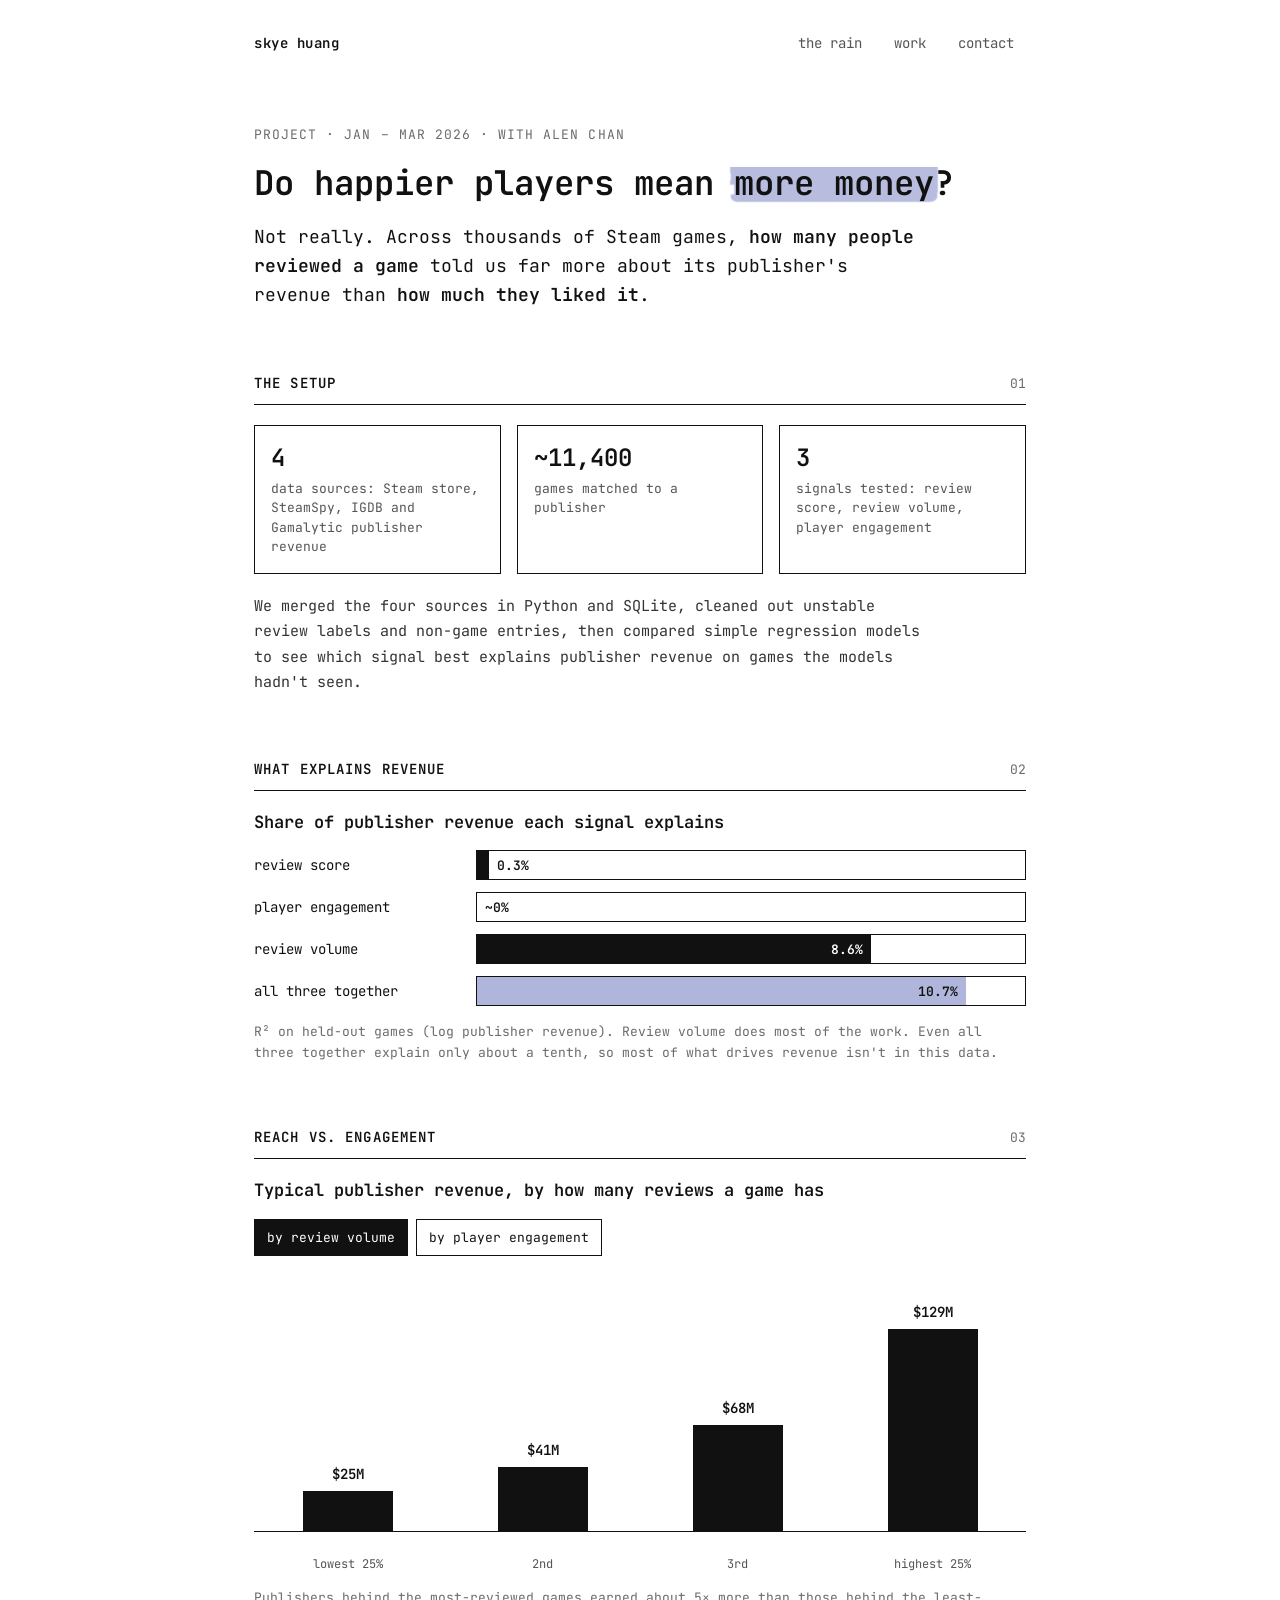
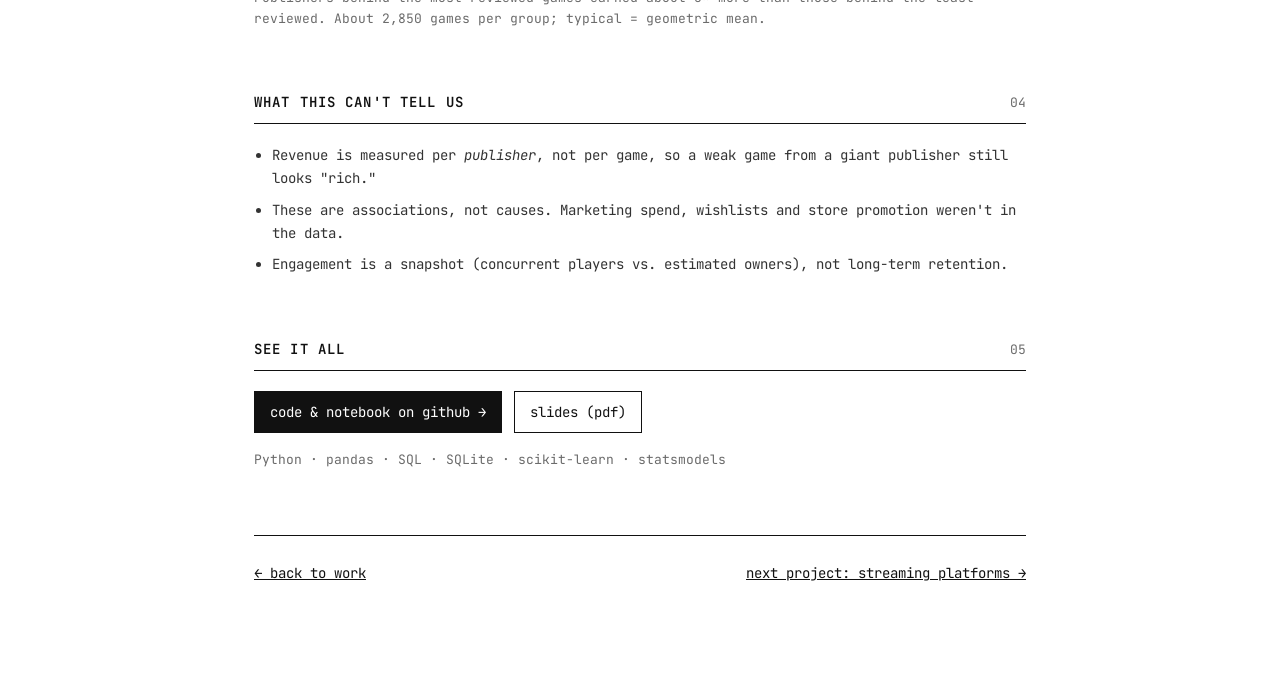
==== steam.html @ 9de23276 "Draft: project pages for Steam and streaming, card bridge lines, work page links Not yet published t" ====
<!doctype html>
<html lang="en">
<head>
<meta charset="utf-8">
<meta name="viewport" content="width=device-width, initial-scale=1">
<title>What makes a Steam game earn? · Skye Huang</title>
<meta name="description" content="Do happier players mean more revenue? A Python and SQL analysis of Steam, SteamSpy, IGDB and publisher revenue data.">
<link rel="icon" href="data:image/svg+xml,%3Csvg xmlns='http://www.w3.org/2000/svg' viewBox='0 0 32 32'%3E%3Crect width='32' height='32' fill='%23111'/%3E%3Ctext x='16' y='22' font-family='monospace' font-size='18' fill='%23fff' text-anchor='middle'%3E0.%3C/text%3E%3C/svg%3E">
<link rel="preconnect" href="https://fonts.googleapis.com">
<link rel="preconnect" href="https://fonts.gstatic.com" crossorigin>
<link href="https://fonts.googleapis.com/css2?family=JetBrains+Mono:wght@400;600&display=swap" rel="stylesheet">
<link rel="stylesheet" href="css/style.css">
<link rel="stylesheet" href="css/project.css">
</head>
<body>
<div class="page">

  <header class="top">
    <a class="name" href="index.html">skye huang</a>
    <nav>
      <a href="index.html">the rain</a>
      <a href="work.html">work</a>
      <a href="work.html#contact">contact</a>
    </nav>
  </header>

  <section class="intro">
    <p class="kicker">project · Jan – Mar 2026 · with Alen Chan</p>
    <h1>Do happier players mean <span class="hl"><span>more money</span></span>?</h1>
    <p class="answer">Not really. Across thousands of Steam games, <strong>how many people reviewed a game</strong> told us far more about its publisher's revenue than <strong>how much they liked it</strong>.</p>
  </section>

  <section>
    <div class="sec-head"><h2>the setup</h2><span>01</span></div>
    <div class="facts">
      <div class="fact"><b>4</b><span>data sources: Steam store, SteamSpy, IGDB and Gamalytic publisher revenue</span></div>
      <div class="fact"><b>~11,400</b><span>games matched to a publisher</span></div>
      <div class="fact"><b>3</b><span>signals tested: review score, review volume, player engagement</span></div>
    </div>
    <p class="prose" style="margin-top:20px">We merged the four sources in Python and SQLite, cleaned out unstable review labels and non-game entries, then compared simple regression models to see which signal best explains publisher revenue on games the models hadn't seen.</p>
  </section>

  <section>
    <div class="sec-head"><h2>what explains revenue</h2><span>02</span></div>
    <figure class="chart">
      <h3>Share of publisher revenue each signal explains</h3>
      <div class="bars" id="r2bars">
        <div class="bar-row"><span>review score</span><div class="bar-track"><div class="bar-fill" data-w="2.2"></div><span class="bar-val" data-left="2.2">0.3%</span></div></div>
        <div class="bar-row"><span>player engagement</span><div class="bar-track"><div class="bar-fill" data-w="0"></div><span class="bar-val" data-left="0">~0%</span></div></div>
        <div class="bar-row"><span>review volume</span><div class="bar-track"><div class="bar-fill" data-w="71.9"></div><span class="bar-val" data-left="71.9">8.6%</span></div></div>
        <div class="bar-row"><span>all three together</span><div class="bar-track"><div class="bar-fill soft" data-w="89.2"></div><span class="bar-val" data-left="89.2">10.7%</span></div></div>
      </div>
      <figcaption>R² on held-out games (log publisher revenue). Review volume does most of the work. Even all three together explain only about a tenth, so most of what drives revenue isn't in this data.</figcaption>
    </figure>
  </section>

  <section>
    <div class="sec-head"><h2>reach vs. engagement</h2><span>03</span></div>
    <figure class="chart">
      <h3 id="colTitle">Typical publisher revenue, by how many reviews a game has</h3>
      <div class="toggle" role="group" aria-label="Group games by">
        <button type="button" aria-pressed="true" data-set="volume">by review volume</button>
        <button type="button" aria-pressed="false" data-set="engagement">by player engagement</button>
      </div>
      <div class="cols" id="cols">
        <div class="col"><span class="v"></span><div class="b"></div></div>
        <div class="col"><span class="v"></span><div class="b"></div></div>
        <div class="col"><span class="v"></span><div class="b"></div></div>
        <div class="col"><span class="v"></span><div class="b"></div></div>
      </div>
      <div class="col-labels"><span>lowest 25%</span><span>2nd</span><span>3rd</span><span>highest 25%</span></div>
      <figcaption id="colNote"></figcaption>
    </figure>
  </section>

  <section>
    <div class="sec-head"><h2>what this can't tell us</h2><span>04</span></div>
    <ul class="limits">
      <li>Revenue is measured per <em>publisher</em>, not per game, so a weak game from a giant publisher still looks "rich."</li>
      <li>These are associations, not causes. Marketing spend, wishlists and store promotion weren't in the data.</li>
      <li>Engagement is a snapshot (concurrent players vs. estimated owners), not long-term retention.</li>
    </ul>
  </section>

  <section>
    <div class="sec-head"><h2>see it all</h2><span>05</span></div>
    <div class="links">
      <a class="btn dark" href="https://github.com/Seodaaa/steam-game-revenue-analysis" target="_blank" rel="noopener">code &amp; notebook on github →</a>
      <a class="btn" href="https://github.com/Seodaaa/steam-game-revenue-analysis/blob/main/Data%20Final%20Presentation%20-%20Skye%20and%20Alen.pdf" target="_blank" rel="noopener">slides (pdf)</a>
    </div>
    <p class="prose" style="margin-top:16px;font-size:13px;color:var(--soft)">Python · pandas · SQL · SQLite · scikit-learn · statsmodels</p>
  </section>

  <nav class="next">
    <a href="work.html">← back to work</a>
    <a href="streaming.html">next project: streaming platforms →</a>
  </nav>

</div>
<script>
(function () {
  // R² bars grow in on load
  var bars = document.querySelectorAll('#r2bars .bar-row');
  requestAnimationFrame(function () {
    bars.forEach(function (row) {
      var f = row.querySelector('.bar-fill'), v = row.querySelector('.bar-val');
      f.style.width = f.dataset.w + '%';
      if (+v.dataset.left > 60) {
        v.style.left = 'calc(' + v.dataset.left + '% - 8px)';
        v.style.transform = 'translate(-100%, -50%)';
        if (!f.classList.contains('soft')) v.style.color = '#fff';
      } else {
        v.style.left = 'calc(' + v.dataset.left + '% + 8px)';
      }
    });
  });

  // typical (geometric-mean) publisher revenue by quartile, in $ millions, from the notebook
  var DATA = {
    volume: { vals: [25.4, 40.5, 67.5, 128.6],
      title: 'Typical publisher revenue, by how many reviews a game has',
      note: 'Publishers behind the most-reviewed games earned about 5× more than those behind the least-reviewed. About 2,850 games per group; typical = geometric mean.' },
    engagement: { vals: [67.4, 70.2, 77.7, 91.0],
      title: 'Typical publisher revenue, by how engaged a game’s players are',
      note: 'Sorting by engagement instead barely moves the needle: about 1.35× from bottom to top. (Uses the ~6,900 games with engagement data.)' }
  };
  var MAX = 140;
  var cols = document.querySelectorAll('#cols .col');
  function show(key) {
    var d = DATA[key];
    cols.forEach(function (c, i) {
      c.querySelector('.b').style.height = (d.vals[i] / MAX * 100 * 0.85) + '%';
      c.querySelector('.v').textContent = '$' + Math.round(d.vals[i]) + 'M';
    });
    document.getElementById('colTitle').textContent = d.title;
    document.getElementById('colNote').textContent = d.note;
    document.querySelectorAll('.toggle button').forEach(function (b) {
      b.setAttribute('aria-pressed', b.dataset.set === key ? 'true' : 'false');
    });
  }
  document.querySelectorAll('.toggle button').forEach(function (b) {
    b.addEventListener('click', function () { show(b.dataset.set); });
  });
  show('volume');
})();
</script>
</body>
</html>
---- css/style.css ----
:root {
  --ink: #111111;
  --muted: #555555;
  --soft: #6b6b6b;
  --line: #e2e2e2;
  --noise: #c9c9c9;
  --paper: #ffffff;
}

* { box-sizing: border-box; }

html, body {
  margin: 0;
  background: var(--paper);
  color: var(--ink);
  font-family: "JetBrains Mono", ui-monospace, SFMono-Regular, Menlo, monospace;
}

a { color: var(--ink); }
a:hover { color: var(--muted); }

button { font-family: inherit; }

:focus-visible { outline: 2px solid var(--ink); outline-offset: 3px; }

/* her lavender highlighter, scanned from her notes */
.hl { position: relative; display: inline-block; }
.hl::before {
  content: "";
  position: absolute;
  left: -5px; right: -5px; top: 14%; bottom: 4%;
  background: url("../assets/highlight.png") center / 100% 100% no-repeat;
  z-index: 0;
}
.hl > span { position: relative; z-index: 1; }

.kicker {
  margin: 0;
  font-size: 13px;
  color: var(--soft);
  text-transform: uppercase;
  letter-spacing: 0.08em;
}

.btn {
  display: inline-block;
  font-size: 14px;
  text-decoration: none;
  color: var(--ink);
  background: var(--paper);
  border: 1px solid var(--ink);
  padding: 11px 15px;
  cursor: pointer;
  transition: transform .15s ease;
}
.btn:hover { transform: translate(-2px, -2px); color: var(--ink); }
.btn.dark { color: #fff; background: var(--ink); }
.btn.dark:hover { color: #fff; }
.btn.quiet { color: var(--muted); }

.arrow { height: 15px; width: auto; vertical-align: -2px; }

@media (prefers-reduced-motion: reduce) {
  *, *::before, *::after { animation: none !important; transition: none !important; }
}
---- css/project.css ----
/* project pages: same quiet system as work.html */
.page { max-width: 820px; margin: 0 auto; padding: 24px 24px 96px; display: flex; flex-direction: column; gap: 64px; }
header.top { display: flex; flex-wrap: wrap; justify-content: space-between; align-items: center; gap: 16px; }
.name { font-size: 14px; font-weight: 600; letter-spacing: 0.04em; text-decoration: none; }
header nav { display: flex; flex-wrap: wrap; gap: 8px; font-size: 14px; }
header nav a { padding: 10px 12px; text-decoration: none; color: var(--muted); }

.intro { display: flex; flex-direction: column; gap: 18px; }
.intro h1 { margin: 0; font-size: 34px; font-weight: 600; line-height: 1.3; }
.answer { margin: 0; font-size: 18px; line-height: 1.6; max-width: 660px; }
.answer strong { font-weight: 600; }

.sec-head { display: flex; justify-content: space-between; align-items: baseline; border-bottom: 1px solid var(--ink); padding-bottom: 12px; margin-bottom: 20px; }
.sec-head h2 { margin: 0; font-size: 14px; font-weight: 600; text-transform: uppercase; letter-spacing: 0.08em; }
.sec-head span { font-size: 13px; color: var(--soft); }

.facts { display: grid; grid-template-columns: repeat(auto-fit, minmax(170px, 1fr)); gap: 16px; }
.fact { border: 1px solid var(--ink); padding: 16px; display: flex; flex-direction: column; gap: 6px; }
.fact b { font-size: 24px; font-weight: 600; }
.fact span { font-size: 13px; color: var(--muted); line-height: 1.5; }

.prose { margin: 0; font-size: 15px; line-height: 1.7; color: #333; max-width: 680px; }

figure.chart { margin: 0; display: flex; flex-direction: column; gap: 16px; }
figure.chart h3 { margin: 0; font-size: 17px; font-weight: 600; line-height: 1.4; }
figure.chart figcaption { font-size: 13px; line-height: 1.6; color: var(--soft); }

/* horizontal bars */
.bars { display: flex; flex-direction: column; gap: 12px; }
.bar-row { display: grid; grid-template-columns: minmax(120px, 210px) 1fr; gap: 12px; align-items: center; font-size: 14px; }
.bar-track { position: relative; height: 30px; border: 1px solid var(--ink); }
.bar-fill { position: absolute; left: 0; top: 0; bottom: 0; background: var(--ink); transition: width .6s cubic-bezier(.2,.8,.2,1); }
.bar-fill.soft { background: #b0b5dc; } /* her highlighter's lavender, as a flat fill */
.bar-val { position: absolute; top: 50%; transform: translateY(-50%); font-size: 13px; font-weight: 600; white-space: nowrap; }

/* vertical bars */
.cols { display: grid; grid-template-columns: repeat(4, minmax(0, 1fr)); gap: 16px; align-items: end; height: 260px; border-bottom: 1px solid var(--ink); padding: 0 4px; }
.col { display: flex; flex-direction: column; justify-content: flex-end; align-items: center; gap: 8px; height: 100%; }
.col .v { font-size: 14px; font-weight: 600; }
.col .b { width: 100%; max-width: 90px; background: var(--ink); transition: height .6s cubic-bezier(.2,.8,.2,1); }
.col-labels { display: grid; grid-template-columns: repeat(4, minmax(0, 1fr)); gap: 16px; padding: 8px 4px 0; font-size: 12px; color: var(--muted); text-align: center; }

.toggle { display: flex; flex-wrap: wrap; gap: 8px; }
.toggle button { font-size: 13px; padding: 9px 12px; border: 1px solid var(--ink); background: var(--paper); color: var(--ink); cursor: pointer; }
.toggle button[aria-pressed="true"] { background: var(--ink); color: #fff; }

/* positioning map */
.map { position: relative; height: 380px; border-left: 1px solid var(--ink); border-bottom: 1px solid var(--ink); margin: 8px 0 28px 28px; }
.map .mid-x, .map .mid-y { position: absolute; border: 0 dashed var(--soft); }
.map .mid-x { top: 0; bottom: 0; border-left-width: 1px; }
.map .mid-y { left: 0; right: 0; border-top-width: 1px; }
.map .quad { position: absolute; font-size: 12px; color: var(--soft); }
.map .axis-x { position: absolute; left: 0; right: 0; bottom: -26px; text-align: center; font-size: 12px; color: var(--muted); }
.map .axis-y { position: absolute; left: -30px; top: 50%; transform: rotate(-90deg) translateX(50%); transform-origin: left top; font-size: 12px; color: var(--muted); white-space: nowrap; }
.dot { position: absolute; transform: translate(-50%, 50%); display: flex; align-items: center; gap: 8px; background: transparent; border: 0; padding: 6px; cursor: pointer; font-size: 13px; font-weight: 600; color: var(--ink); }
.dot i { width: 14px; height: 14px; border-radius: 50%; background: var(--ink); display: inline-block; flex: none; }
.dot.left { flex-direction: row-reverse; }
.dot[aria-pressed="true"] span { background: url("../assets/highlight.png") center / 100% 100% no-repeat; padding: 0 4px; }
.map-note { min-height: 48px; font-size: 14px; line-height: 1.6; border-top: 1px solid var(--line); padding-top: 12px; }

.limits { margin: 0; padding-left: 18px; display: flex; flex-direction: column; gap: 8px; font-size: 14px; line-height: 1.65; color: #333; }

.links { display: flex; flex-wrap: wrap; gap: 12px; }
.next { border-top: 1px solid var(--ink); padding-top: 28px; display: flex; flex-wrap: wrap; justify-content: space-between; gap: 16px; font-size: 14px; }

@media (max-width: 560px) {
  .intro h1 { font-size: 26px; }
  .bar-row { grid-template-columns: 1fr; gap: 6px; }
  .cols { height: 200px; gap: 8px; }
  .col-labels { gap: 8px; }
  .map { height: 300px; }
  .dot { font-size: 12px; }
}
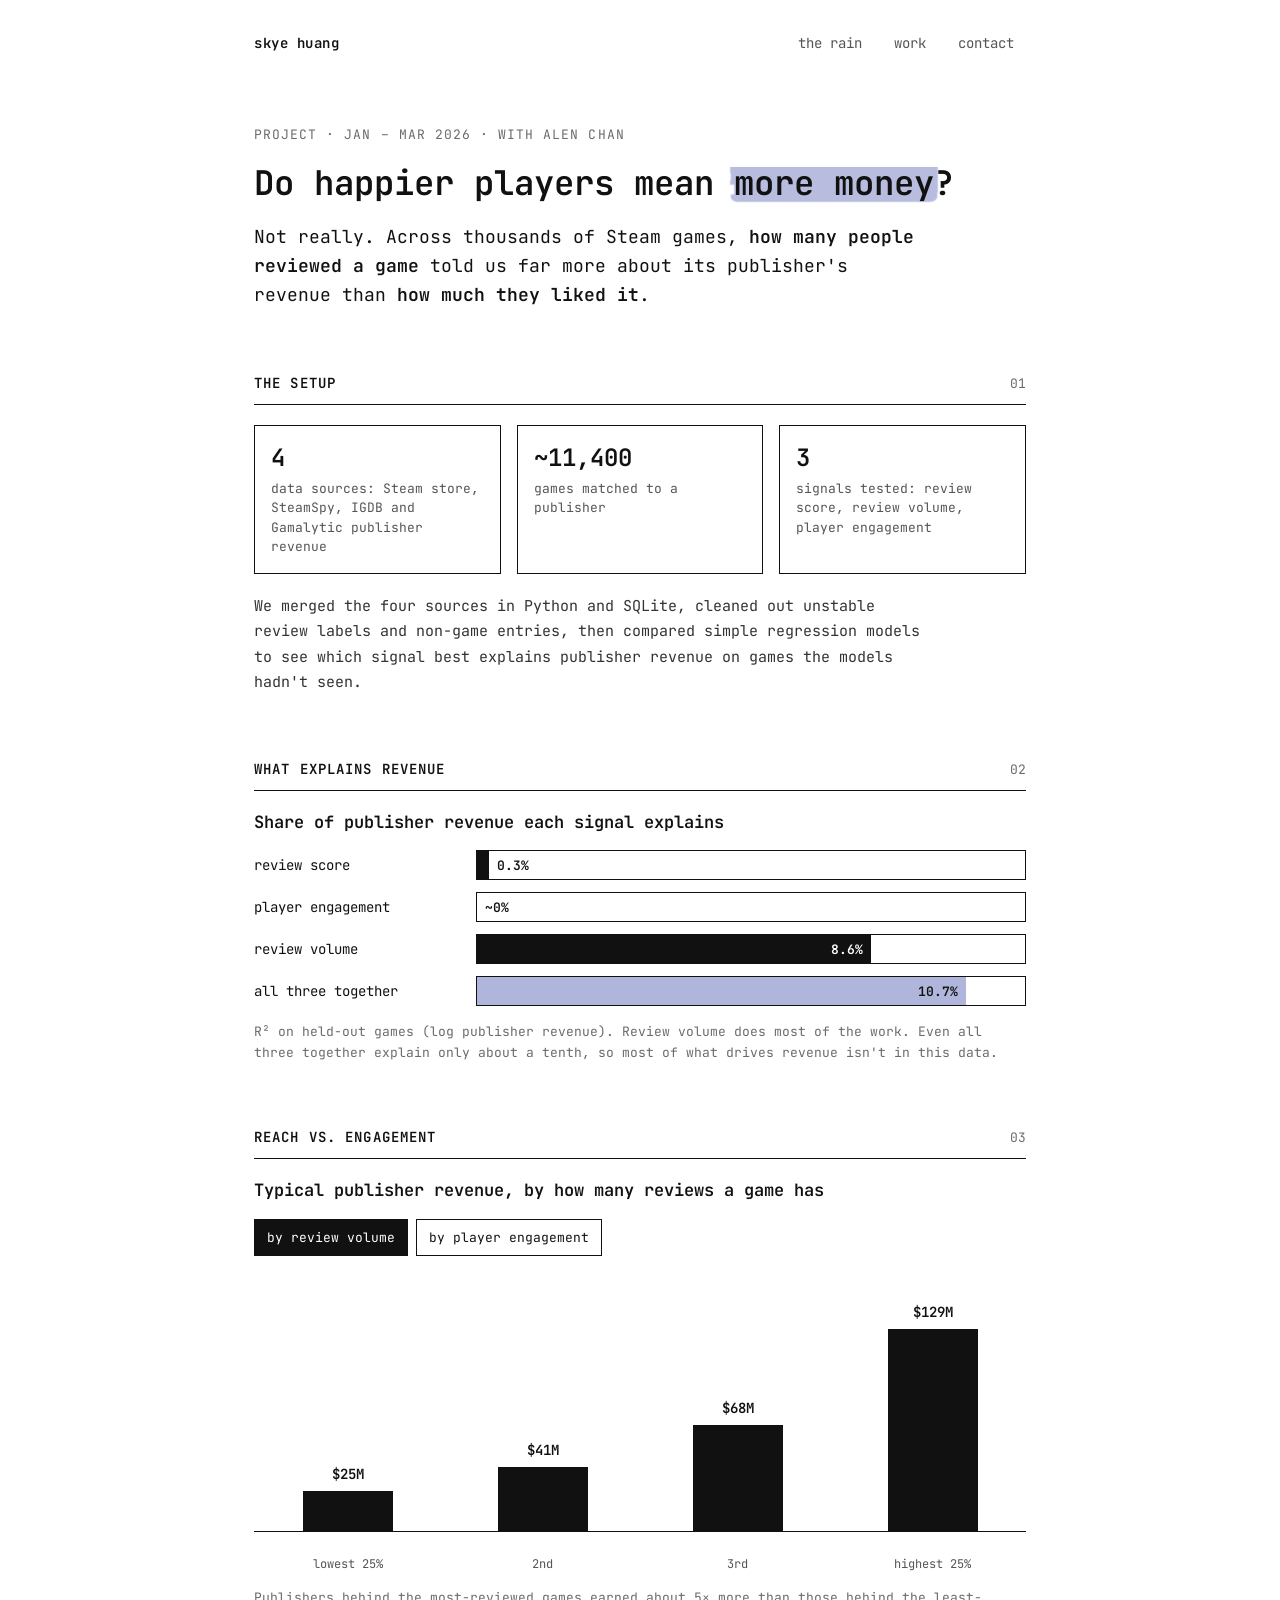
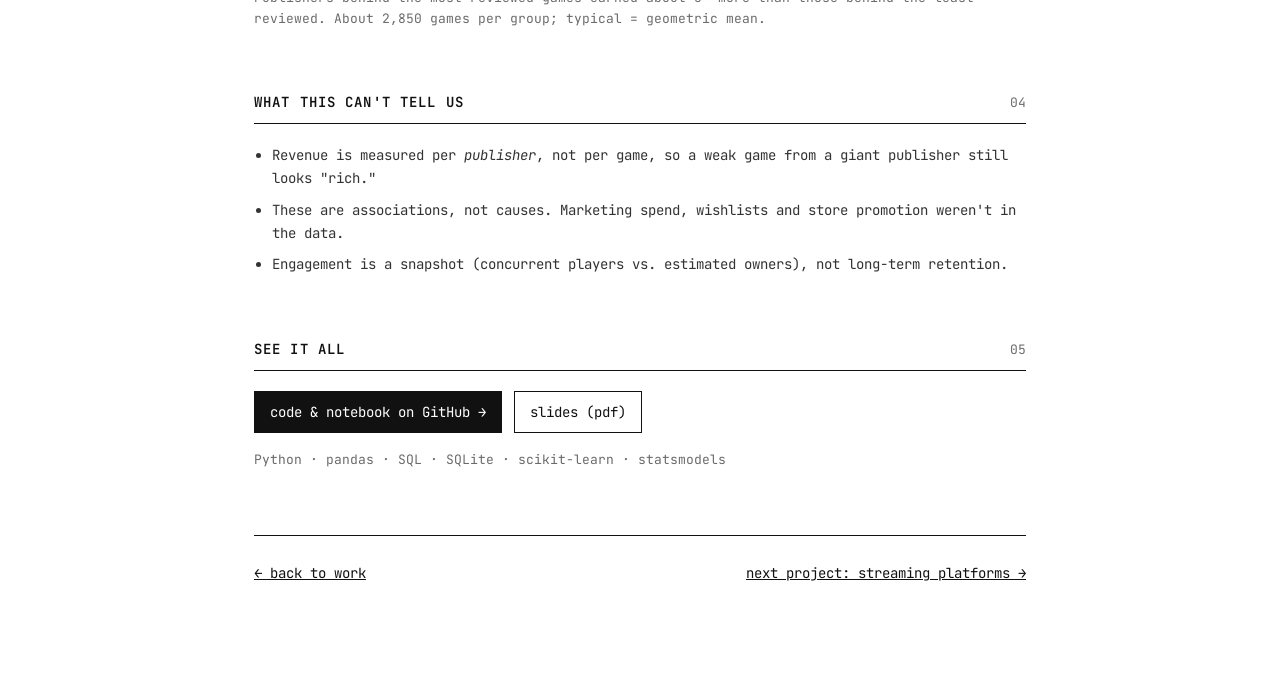
==== commit 97480195: "Draft: wording pass across the site Fix the header button (it shows what the site noticed), plural b" ====
--- a/steam.html
+++ b/steam.html
@@ -3,7 +3,7 @@
 <head>
 <meta charset="utf-8">
 <meta name="viewport" content="width=device-width, initial-scale=1">
-<title>What makes a Steam game earn? · Skye Huang</title>
+<title>Do happier players mean more money? · Skye Huang</title>
 <meta name="description" content="Do happier players mean more revenue? A Python and SQL analysis of Steam, SteamSpy, IGDB and publisher revenue data.">
 <link rel="icon" href="data:image/svg+xml,%3Csvg xmlns='http://www.w3.org/2000/svg' viewBox='0 0 32 32'%3E%3Crect width='32' height='32' fill='%23111'/%3E%3Ctext x='16' y='22' font-family='monospace' font-size='18' fill='%23fff' text-anchor='middle'%3E0.%3C/text%3E%3C/svg%3E">
 <link rel="preconnect" href="https://fonts.googleapis.com">
@@ -85,7 +85,7 @@
   <section>
     <div class="sec-head"><h2>see it all</h2><span>05</span></div>
     <div class="links">
-      <a class="btn dark" href="https://github.com/Seodaaa/steam-game-revenue-analysis" target="_blank" rel="noopener">code &amp; notebook on github →</a>
+      <a class="btn dark" href="https://github.com/Seodaaa/steam-game-revenue-analysis" target="_blank" rel="noopener">code &amp; notebook on GitHub →</a>
       <a class="btn" href="https://github.com/Seodaaa/steam-game-revenue-analysis/blob/main/Data%20Final%20Presentation%20-%20Skye%20and%20Alen.pdf" target="_blank" rel="noopener">slides (pdf)</a>
     </div>
     <p class="prose" style="margin-top:16px;font-size:13px;color:var(--soft)">Python · pandas · SQL · SQLite · scikit-learn · statsmodels</p>
